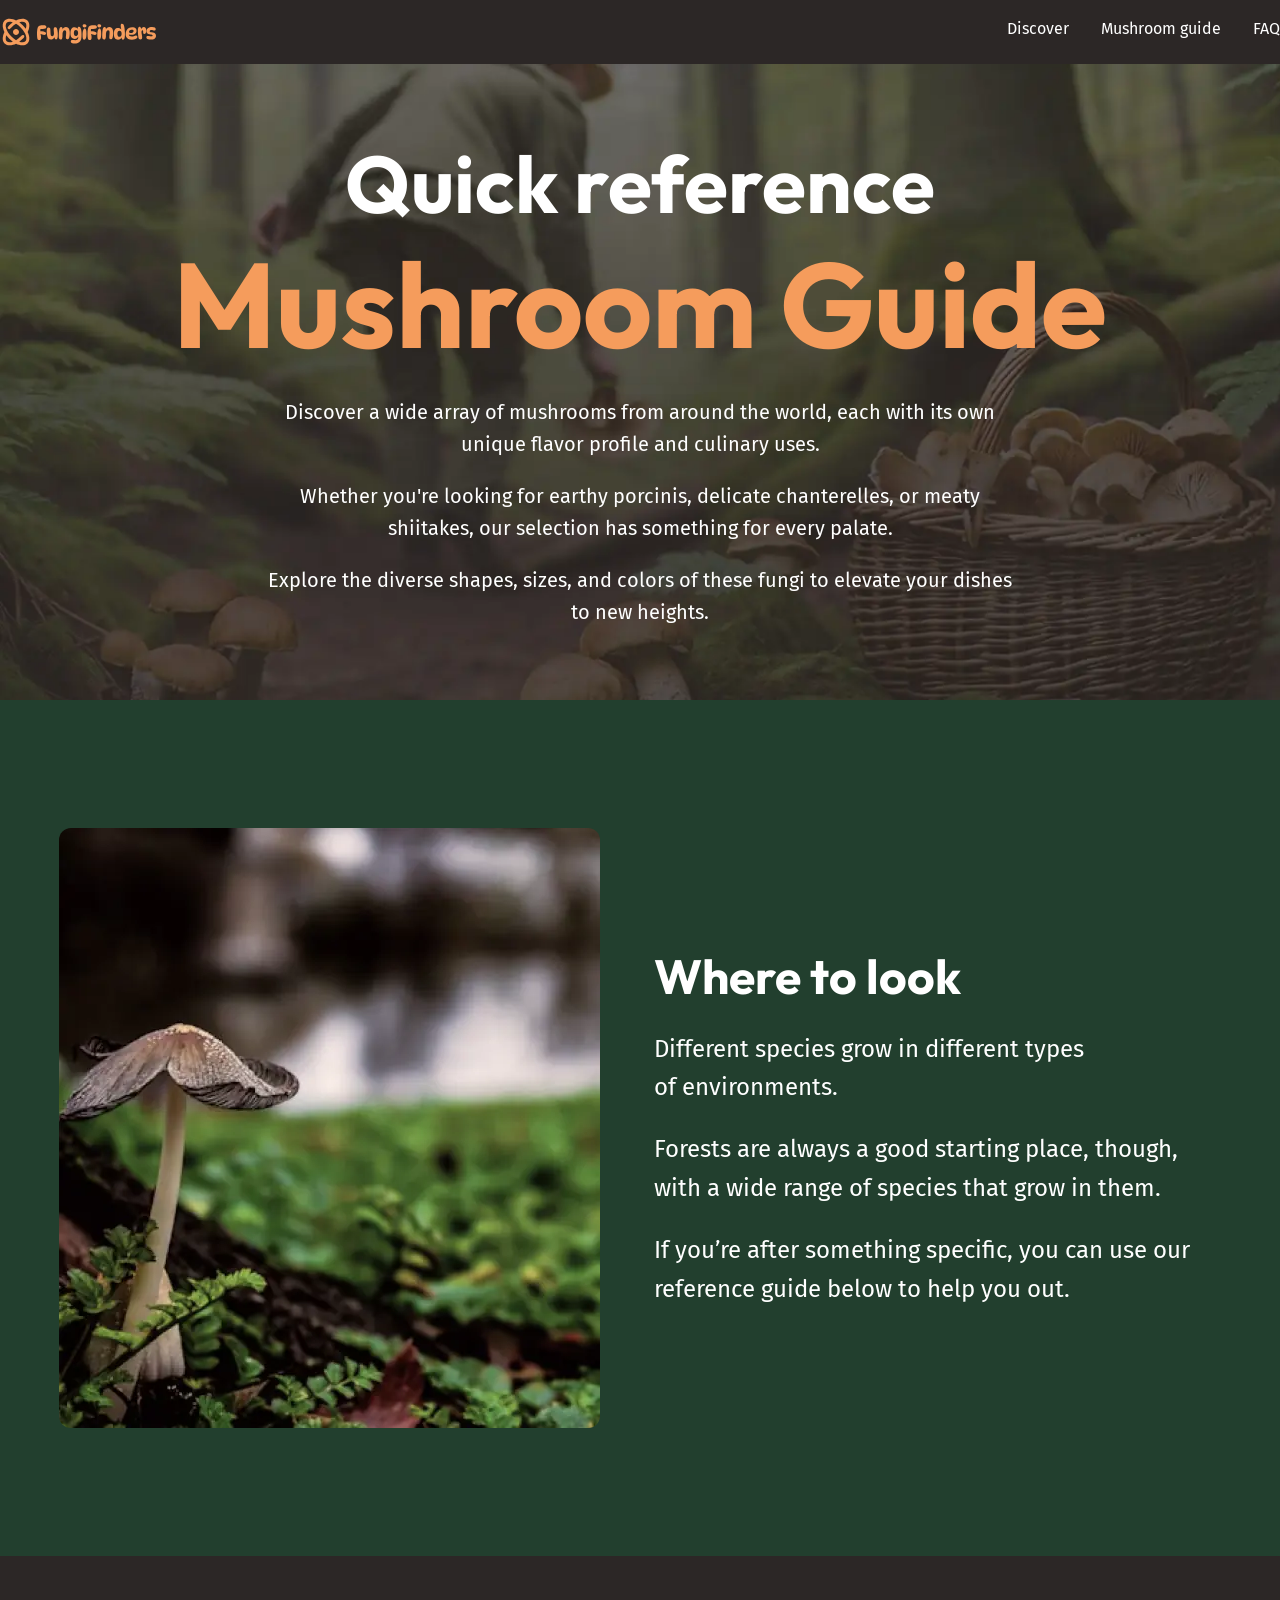
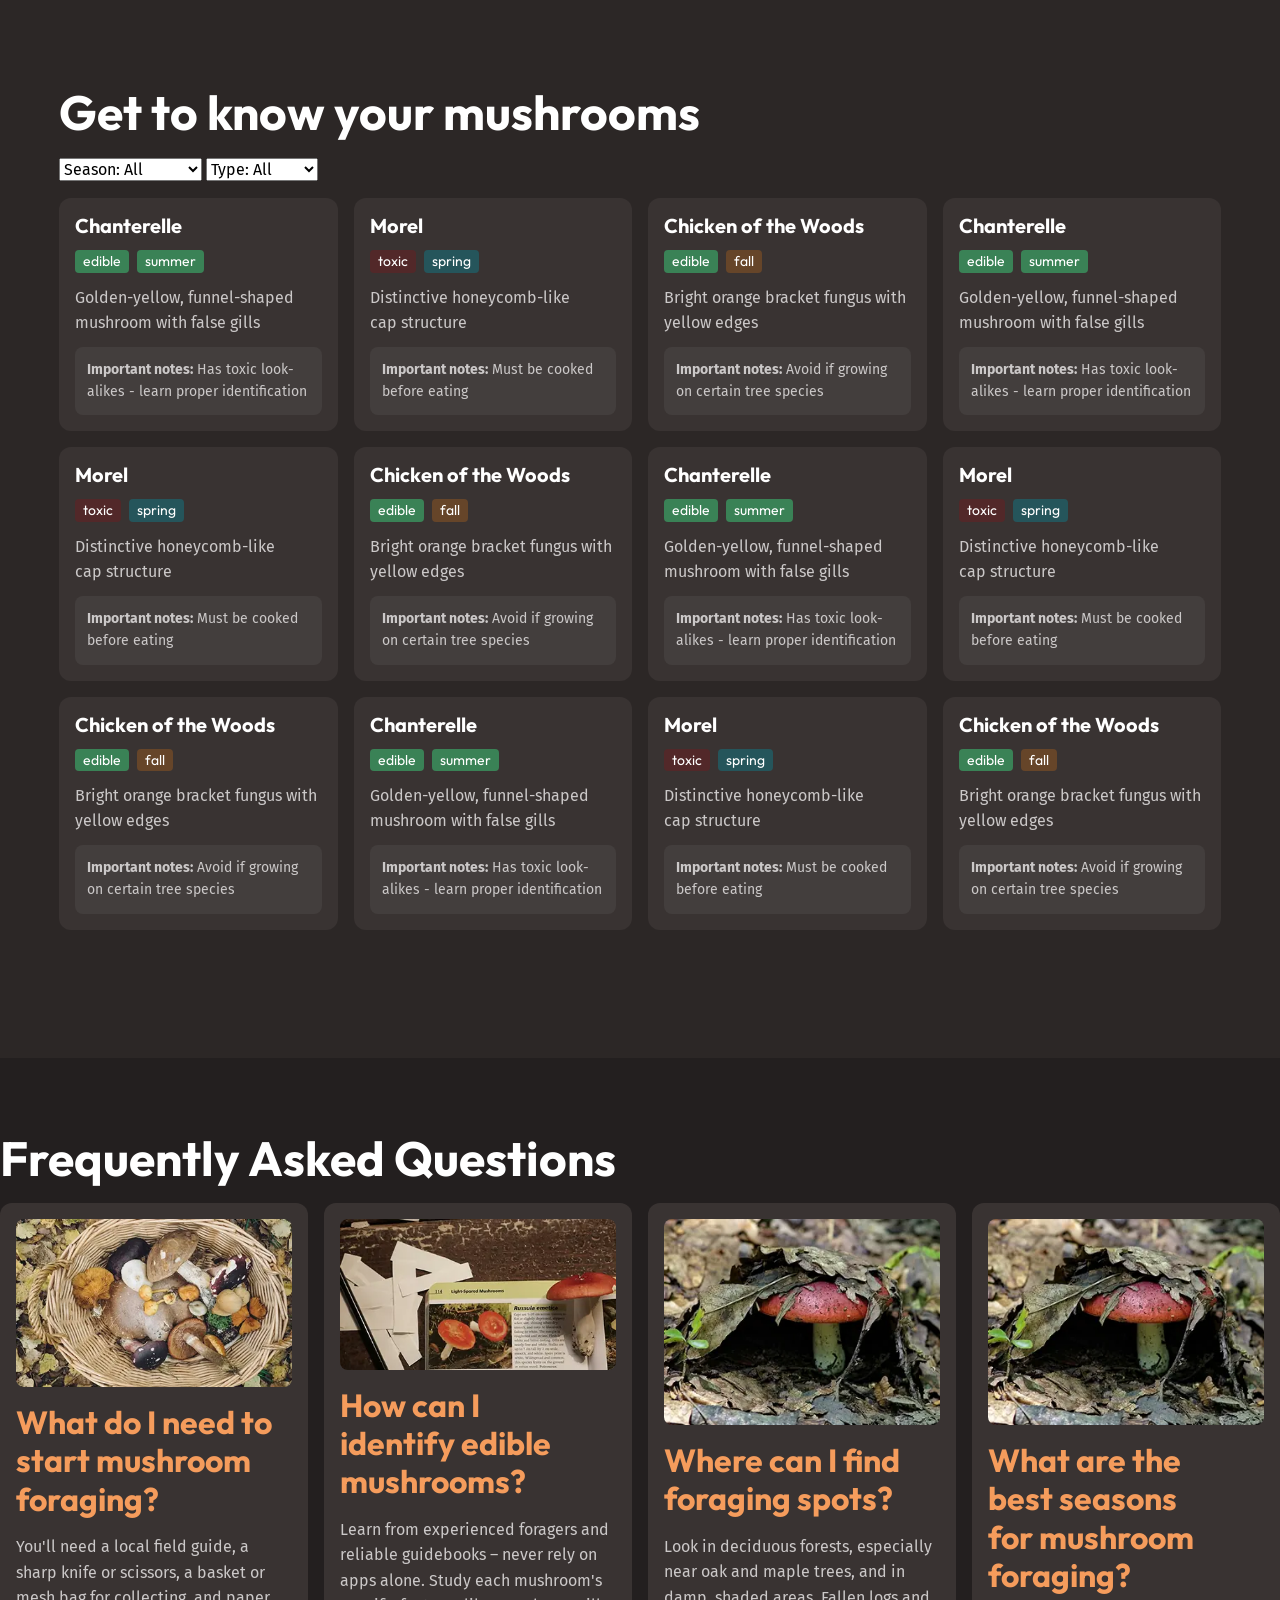
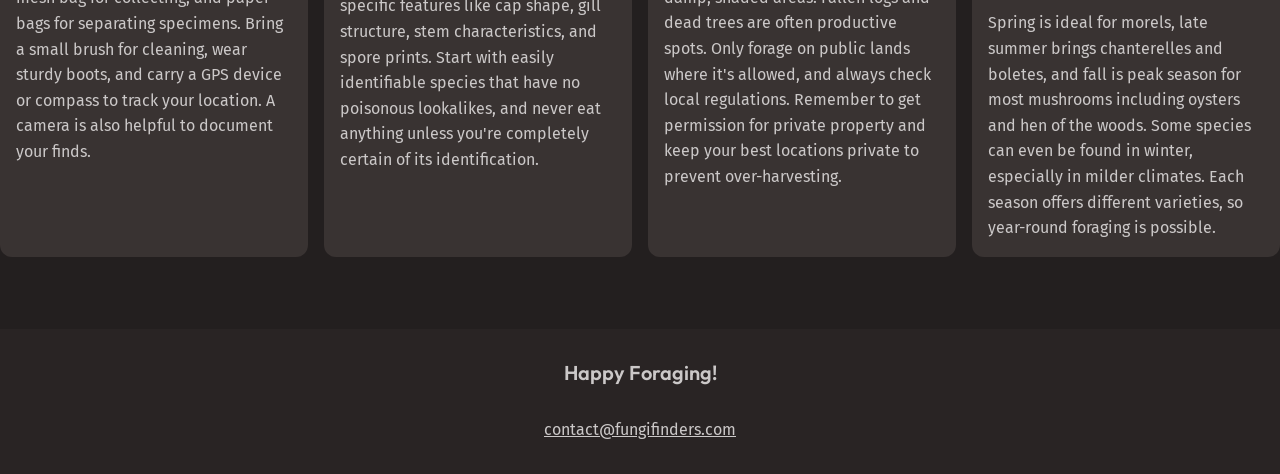
==== mushroom-guide.html @ 63d24564 "add mushroom cards to grid" ====
<!doctype html>
<html lang="en">
  <head>
    <meta charset="UTF-8" />
    <meta name="viewport" content="width=device-width, initial-scale=1.0" />
    <link rel="stylesheet" href="styles.css" />
    <link rel="preconnect" href="https://fonts.googleapis.com" />
    <link rel="preconnect" href="https://fonts.gstatic.com" crossorigin />
    <link
      href="https://fonts.googleapis.com/css2?family=Fira+Sans:wght@400;700&family=Outfit:wght@100..900&display=swap"
      rel="stylesheet"
    />
    <script src="/main.js" defer></script>
    <title>FungiFinders</title>
  </head>
  <body>
    <a href="#main" class="skip-to-main">Skip to Main Content</a>

    <header class="site-header">
      <div class="wrapper wrapper--wide">
        <div class="site-header-layout">
          <img src="/assets/logo.svg" alt="Fungi Finders" />

          <button
            id="nav-toggle"
            aria-controls="primary-nav"
            aria-expanded="false"
          >
            <span class="visually-hidden">Toggle hamburger menu</span>
            <img src="/assets/hamburger.svg" alt="" />
          </button>

          <nav id="primary-nav" class="site-header-nav-bar">
            <ul>
              <li><a href="/">Discover</a></li>
              <li><a href="#">Mushroom guide</a></li>
              <li><a href="#">FAQ</a></li>
            </ul>
          </nav>
        </div>
      </div>
    </header>
    <main id="main">
      <section class="hero section">
        <div class="wrapper text-flow">
          <h1 class="hero-title">
            Quick reference
            <span class="title-highlight">Mushroom Guide</span>
          </h1>
          <p>
            Discover a wide array of mushrooms from around the world, each with
            its own unique flavor profile and culinary uses.
          </p>
          <p>
            Whether you're looking for earthy porcinis, delicate chanterelles,
            or meaty shiitakes, our selection has something for every palate.
          </p>
          <p>
            Explore the diverse shapes, sizes, and colors of these fungi to
            elevate your dishes to new heights.
          </p>
        </div>
      </section>

      <section class="where-to-look section section--tall">
        <div
          class="wrapper auto-equal-columns columns-large-gap columns-vertical-center"
        >
          <div>
            <img
              src="/assets/where-to-look.webp"
              alt="Small white mushroom with faded nature background"
            />
          </div>
          <div class="text-flow">
            <h2>Where to look</h2>
            <p>Different species grow in different types of environments.</p>
            <p>
              Forests are always a good starting place, though, with a wide
              range of species that grow in them.
            </p>
            <p>
              If you’re after something specific, you can use our reference
              guide below to help you out.
            </p>
          </div>
        </div>
      </section>

      <section class="mushroom-guide section section--tall">
        <div class="wrapper text-flow">
          <div class="text-flow">
            <h2>Get to know your mushrooms</h2>
            <select name="" id="">
              <option value="all">Season: All</option>
              <option value="spring">Season: Spring</option>
              <option value="summer">Season: Summer</option>
              <option value="fall">Season: Fall</option>
            </select>
            <select name="" id="">
              <option value="all">Type: All</option>
              <option value="edible">Type: Edible</option>
              <option value="toxic">Type: Toxic</option>
            </select>
          </div>

          <div class="auto-fit-grid">
            <div class="card">
              <h3 class="card-title">Chanterelle</h3>
              <ul class="card-tags" role="list">
                <li data-edible="edible">edible</li>
                <li data-season="summer">summer</li>
              </ul>
              <p>Golden-yellow, funnel-shaped mushroom with false gills</p>
              <div class="card-note">
                <strong>Important notes:</strong>
                Has toxic look-alikes - learn proper identification
              </div>
            </div>

            <div class="card">
              <h3 class="card-title">Morel</h3>
              <ul class="card-tags" role="list">
                <li data-edible="toxic">toxic</li>
                <li data-season="spring">spring</li>
              </ul>
              <p>Distinctive honeycomb-like cap structure</p>
              <div class="card-note">
                <strong>Important notes:</strong>
                Must be cooked before eating
              </div>
            </div>

            <div class="card">
              <h3 class="card-title">Chicken of the Woods</h3>
              <ul class="card-tags" role="list">
                <li data-edible="edible">edible</li>
                <li data-season="fall">fall</li>
              </ul>
              <p>Bright orange bracket fungus with yellow edges</p>
              <div class="card-note">
                <strong>Important notes:</strong>
                Avoid if growing on certain tree species
              </div>
            </div>

            <div class="card">
              <h3 class="card-title">Chanterelle</h3>
              <ul class="card-tags" role="list">
                <li data-edible="edible">edible</li>
                <li data-season="summer">summer</li>
              </ul>
              <p>Golden-yellow, funnel-shaped mushroom with false gills</p>
              <div class="card-note">
                <strong>Important notes:</strong>
                Has toxic look-alikes - learn proper identification
              </div>
            </div>

            <div class="card">
              <h3 class="card-title">Morel</h3>
              <ul class="card-tags" role="list">
                <li data-edible="toxic">toxic</li>
                <li data-season="spring">spring</li>
              </ul>
              <p>Distinctive honeycomb-like cap structure</p>
              <div class="card-note">
                <strong>Important notes:</strong>
                Must be cooked before eating
              </div>
            </div>

            <div class="card">
              <h3 class="card-title">Chicken of the Woods</h3>
              <ul class="card-tags" role="list">
                <li data-edible="edible">edible</li>
                <li data-season="fall">fall</li>
              </ul>
              <p>Bright orange bracket fungus with yellow edges</p>
              <div class="card-note">
                <strong>Important notes:</strong>
                Avoid if growing on certain tree species
              </div>
            </div>

            <div class="card">
              <h3 class="card-title">Chanterelle</h3>
              <ul class="card-tags" role="list">
                <li data-edible="edible">edible</li>
                <li data-season="summer">summer</li>
              </ul>
              <p>Golden-yellow, funnel-shaped mushroom with false gills</p>
              <div class="card-note">
                <strong>Important notes:</strong>
                Has toxic look-alikes - learn proper identification
              </div>
            </div>

            <div class="card">
              <h3 class="card-title">Morel</h3>
              <ul class="card-tags" role="list">
                <li data-edible="toxic">toxic</li>
                <li data-season="spring">spring</li>
              </ul>
              <p>Distinctive honeycomb-like cap structure</p>
              <div class="card-note">
                <strong>Important notes:</strong>
                Must be cooked before eating
              </div>
            </div>

            <div class="card">
              <h3 class="card-title">Chicken of the Woods</h3>
              <ul class="card-tags" role="list">
                <li data-edible="edible">edible</li>
                <li data-season="fall">fall</li>
              </ul>
              <p>Bright orange bracket fungus with yellow edges</p>
              <div class="card-note">
                <strong>Important notes:</strong>
                Avoid if growing on certain tree species
              </div>
            </div>

            <div class="card">
              <h3 class="card-title">Chanterelle</h3>
              <ul class="card-tags" role="list">
                <li data-edible="edible">edible</li>
                <li data-season="summer">summer</li>
              </ul>
              <p>Golden-yellow, funnel-shaped mushroom with false gills</p>
              <div class="card-note">
                <strong>Important notes:</strong>
                Has toxic look-alikes - learn proper identification
              </div>
            </div>

            <div class="card">
              <h3 class="card-title">Morel</h3>
              <ul class="card-tags" role="list">
                <li data-edible="toxic">toxic</li>
                <li data-season="spring">spring</li>
              </ul>
              <p>Distinctive honeycomb-like cap structure</p>
              <div class="card-note">
                <strong>Important notes:</strong>
                Must be cooked before eating
              </div>
            </div>

            <div class="card">
              <h3 class="card-title">Chicken of the Woods</h3>
              <ul class="card-tags" role="list">
                <li data-edible="edible">edible</li>
                <li data-season="fall">fall</li>
              </ul>
              <p>Bright orange bracket fungus with yellow edges</p>
              <div class="card-note">
                <strong>Important notes:</strong>
                Avoid if growing on certain tree species
              </div>
            </div>
          </div>
        </div>
      </section>

      <section class="faq section">
        <div class="wrapper wrapper--wide text-flow">
          <h2>Frequently Asked Questions</h2>
          <div class="auto-equal-columns">
            <div class="card">
              <img
                src="/assets/start-foraging.webp"
                alt="Basket full of mushrooms"
              />
              <h3 class="card-title">
                What do I need to start mushroom foraging?
              </h3>
              <p>
                You'll need a local field guide, a sharp knife or scissors, a
                basket or mesh bag for collecting, and paper bags for separating
                specimens. Bring a small brush for cleaning, wear sturdy boots,
                and carry a GPS device or compass to track your location. A
                camera is also helpful to document your finds.
              </p>
            </div>

            <div class="card">
              <img
                src="/assets/identify-mushrooms.webp"
                alt="A red cap with its details card"
              />
              <h3 class="card-title">How can I identify edible mushrooms?</h3>
              <p>
                Learn from experienced foragers and reliable guidebooks – never
                rely on apps alone. Study each mushroom's specific features like
                cap shape, gill structure, stem characteristics, and spore
                prints. Start with easily identifiable species that have no
                poisonous lookalikes, and never eat anything unless you're
                completely certain of its identification.
              </p>
            </div>

            <div class="card">
              <img
                src="/assets/where-to-find.webp"
                alt="A red cap in the ground and covered with autumn leaves"
              />
              <h3 class="card-title">Where can I find foraging spots?</h3>
              <p>
                Look in deciduous forests, especially near oak and maple trees,
                and in damp, shaded areas. Fallen logs and dead trees are often
                productive spots. Only forage on public lands where it's
                allowed, and always check local regulations. Remember to get
                permission for private property and keep your best locations
                private to prevent over-harvesting.
              </p>
            </div>

            <div class="card">
              <img
                src="/assets/where-to-find.webp"
                alt="A red mushroom with white polkadots on the ground with autumn leaves"
              />
              <h3 class="card-title">
                What are the best seasons for mushroom foraging?
              </h3>
              <p>
                Spring is ideal for morels, late summer brings chanterelles and
                boletes, and fall is peak season for most mushrooms including
                oysters and hen of the woods. Some species can even be found in
                winter, especially in milder climates. Each season offers
                different varieties, so year-round foraging is possible.
              </p>
            </div>
          </div>
        </div>
      </section>
    </main>

    <footer class="site-footer">
      <h4>Happy Foraging!</h4>
      <a href="mailto:contact@fungifinders.com">contact@fungifinders.com</a>
    </footer>
  </body>
</html>
---- styles.css ----
@layer reset {
  *,
  *::before,
  *::after {
    box-sizing: border-box;
  }

  /* https://kilianvalkhof.com/2022/css-html/your-css-reset-needs-text-size-adjust-probably/ */
  /* Landscape orientation adjustments */
  html {
    -moz-text-size-adjust: none;
    -webkit-text-size-adjust: none;
    text-size-adjust: none;
  }

  * {
    margin: 0;
  }

  /* https://www.scottohara.me/blog/2019/01/12/lists-and-safari.html */
  /* Making Safari read your lists as lists on accessibility modes and resetting its elements */
  [role="list"] {
    list-style: none;
    margin: 0;
    padding: 0;
  }

  body {
    min-block-size: 100vh;
    line-height: 1.6;
  }

  h1,
  h2,
  h3,
  button,
  input,
  label {
    line-height: 1.1;
  }

  h1,
  h2,
  h3,
  h4 {
    text-wrap: balance;
  }

  p,
  li {
    text-wrap: pretty;
  }

  img,
  picture {
    max-inline-size: 100%;
    /* max-width: 100% would be the same */
    /* Logical Properties */
    /* inline: left - right */
    /* block: top - bottom */
    display: block;
  }

  /* These elements don't inherit the font by default */
  input,
  button,
  textarea,
  select {
    font: inherit;
  }
}

@layer base {
  :root {
    /* PRIMITIVE COLORS */
    --clr-white: hsl(0, 0%, 100%);
    --clr-gray-100: hsl(0, 2%, 79%);
    --clr-brand-400: hsl(25, 88%, 75%);
    --clr-brand-500: hsl(25, 88%, 66%);
    --clr-green-400: hsl(143, 19%, 49%);
    --clr-green-500: hsl(143, 38%, 37%);
    --clr-green-600: hsl(145, 29%, 19%);
    --clr-brown-500: hsl(10, 5%, 25%);
    --clr-brown-600: hsl(9, 7%, 21%);
    --clr-brown-700: hsl(9, 8%, 16%);
    --clr-brown-800: hsl(0, 6%, 15%);
    --clr-brown-900: hsl(0, 6%, 13%);

    --clr-orange-500: hsl(28, 43%, 28%);
    --clr-red-500: hsl(359, 34%, 24%);
    --clr-teal-500: hsl(186, 42%, 25%);

    /* PRIMITIVE FONTS */
    --ff-heading: "Outfit", sans-serif;
    --ff-body: "Fira Sans", sans-serif;

    --fs-300: 0.875rem;
    --fs-400: 1rem;
    --fs-500: 1.125rem;
    --fs-600: 1.25rem;
    --fs-700: 1.5rem;
    --fs-800: 2.25rem;
    --fs-900: 3.75rem;
    --fs-1000: 3.75rem;

    /* before you'd use min-width: 760 for the media query */
    @media (width > 760px) {
      --fs-500: 1.25rem;
      --fs-600: 1.5rem;
      --fs-700: 2rem;
      --fs-800: 3rem;
      --fs-900: 5rem;
      --fs-1000: 7.5rem;
    }

    /* SEMANTIC COLORS */

    --text-main: var(--clr-gray-100);
    --text-high-contrast: var(--clr-white);
    --text-brand: var(--clr-brand-500);
    --text-brand-light: var(--clr-brand-400);

    --background-accent-light: var(--clr-green-400);
    --background-accent-main: var(--clr-green-500);
    --background-accent-dark: var(--clr-green-600);

    --background-extra-light: var(--clr-brown-500);
    --background-light: var(--clr-brown-600);
    --background-main: var(--clr-brown-700);
    --background-dark: var(--clr-brown-800);
    --background-extra-dark: var(--clr-brown-900);

    /* SEMANTIC FONTS */
    --font-size-sm: var(--fs-300);
    --font-size-regular: var(--fs-400);
    --font-size-md: var(--fs-500);
    --font-size-lg: var(--fs-600);

    --font-size-heading-sm: var(--fs-700);
    --font-size-heading-regular: var(--fs-800);
    --font-size-heading-lg: var(--fs-900);
    --font-size-heading-xl: var(--fs-1000);

    /* BORDER RADIUS */
    --border-radius-1: 0.25rem;
    --border-radius-2: 0.5rem;
    --border-radius-3: 0.75rem;
  }

  html {
    font-family: var(--ff-body);
  }

  /* font-size is set in the body so the base rem stays consistent,
    since it may change depending on what 1rem is from your primitives */
  body {
    font-size: var(--font-size-regular);
    color: var(--text-main);
    background-color: var(--background-main);
  }

  h1,
  h2,
  h3,
  h4 {
    font-family: var(--ff-heading);
    color: var(--text-high-contrast);
    line-height: 1.2;
    font-weight: 700;
    letter-spacing: -2%;
  }

  h2 {
    font-size: var(--font-size-heading-regular);
  }

  a {
    color: var(--text-high-contrast);
  }

  a:hover,
  a:focus-visible {
    color: var(--text-brand-light);
  }
}

/* Separating the layout CSS from other, more-specific, CSS is a good idea to keep the code easier to maintain. In the future, I know to look this type of styles here */
@layer layout {
  /* The .section is created to avoid adding the vertical padding to the .wrapper, for styling the different vertical spacings we have in the site. Otherwise I would have to create extra variations of the .wrapper class to add them. */
  .section {
    /* padding for vertical spacing. block = top to bottom */
    /* padding is in rem to account for users that have larger fonts in their devices. So the padding is adjusted scaled to the fonts */
    padding-block: var(--section-vertical-padding, 0.75rem);

    @media (width > 760px) {
      --section-vertical-padding: 4.5rem;
    }
  }

  .section--tall {
    --section-vertical-padding: 3.75rem;

    @media (width > 760px) {
      --section-vertical-padding: 8rem;
    }
  }

  .wrapper {
    max-width: var(--wrapper-max-width, calc(1130px + 2rem));
    margin-inline: auto;
    /* Padding for mobile resolutions. inline = left to right*/
    padding-inline: 1rem;

    @media (width > 760px) {
      padding-inline: 0rem;
    }
  }

  .wrapper--narrow {
    --wrapper-max-width: calc(720px + 2rem);
  }

  .wrapper--wide {
    --wrapper-max-width: calc(1340px + 2rem);
  }

  .wrapper--footer {
    --wrapper-max-width: calc(400px + 2rem);
  }

  .auto-equal-columns {
    display: grid;
    gap: 1rem;

    @media (width > 760px) {
      grid-auto-flow: column;
      grid-auto-columns: 1fr;
    }
  }

  .columns-large-gap {
    gap: 1.75rem;
  }

  .columns-vertical-center {
    align-items: center;
  }

  .auto-fit-grid {
    display: grid;
    gap: 1rem;
    /* The auto-fit will create columns automatically with the minimum width of 300px -and no less that that, due to the min(300px, 100%)-. On mobile, it will use the 1fr default given the reduced viewport */
    grid-template-columns: repeat(auto-fit, minmax(min(275px, 100%), 1fr));
  }

  /* Adds margin to the top of the child elements, depending on their font-size. It skips the first children. Also: .flow > :where(:not(:first-child)) 
  */
  .text-flow > * + * {
    margin-block-start: var(--flow-space, 1em);
  }

  .column-flow {
    display: grid;
    gap: var(--components-flow-gap, 1rem);

    align-items: start;
    justify-items: start;
  }
}

@layer components {
  .site-header-layout {
    display: flex;
    justify-content: space-between;
    flex-wrap: wrap;
    padding-block: 1rem;
  }

  #nav-toggle {
    display: none;
    z-index: 100;
    cursor: pointer;
    background-color: transparent;
    border: 0;
  }

  .site-header-nav-bar {
    ul {
      display: flex;
      flex-wrap: wrap;
      list-style: none;
      margin: 0;
      padding: 0;
      gap: 0rem 2rem;
    }

    a {
      text-decoration: none;
    }
  }

  @media (width < 760px) {
    #nav-toggle {
      display: block;
    }

    .site-header-nav-bar {
      display: none;
      position: absolute;
      z-index: 10;
      top: 0;
      right: 0;
      padding: 2rem;
      background-color: var(--background-accent-main);
      border-bottom-left-radius: var(--border-radius-3);

      ul {
        flex-direction: column;
        gap: 0rem;
        font-family: var(--ff-heading);
        font-size: var(--font-size-heading-sm);
        font-weight: 600;

        li + li {
          margin-top: 2rem;
          padding-top: 2rem;
          border-top: 2px solid var(--background-accent-light);
        }
      }
    }

    /* Selects the navbar if the previous sibling (in any order of precedence) having the attribute as true (the button in this case) is present. This is toggled via JS */
    [aria-expanded="true"] ~ .site-header-nav-bar {
      display: block;
    }
  }

  .hero {
    font-size: var(--font-size-md);
    text-align: center;
    background-image: url(/assets/background.webp);
    background-size: cover;

    .hero-title {
      font-size: var(--font-size-heading-lg);
    }

    .title-highlight {
      font-size: var(--font-size-heading-xl);
      display: block;
    }

    p {
      color: var(--text-high-contrast);
    }

    @media (width > 760px) {
      p {
        padding-inline: 205px;
      }
    }
  }

  .mushroom-guide {
    --card-title-font-size: var(--font-size-md);
    --card-title-font-color: var(--text-high-contrast);
    --card-gap: 0.75rem;

    p {
      line-height: 25px;
      letter-spacing: -1%;
    }
  }

  .card {
    /* display: grid; */
    gap: var(--card-gap, 1rem);
    display: flex;
    flex-direction: column;
    align-items: start;
    justify-items: start;

    background-color: var(--background-light);
    padding: 1rem;
    border-radius: var(--border-radius-3);

    img {
      border-radius: var(--border-radius-2);
    }

    .card-title {
      font-size: var(--card-title-font-size, var(--font-size-heading-sm));
      color: var(--card-title-font-color, var(--text-brand));
    }

    .card-text {
      margin-block-end: auto;
    }
  }

  .card-tags {
    display: flex;
    flex-wrap: wrap;
    gap: 0.5rem;

    li {
      padding: 0rem 0.5rem;
      border-radius: var(--border-radius-1);
      background-color: var(--tag-bg, var(--background-accent-main));

      font-family: var(--ff-heading);
      font-size: var(--font-size-sm);
      color: var(--text-high-contrast);
    }

    [data-edible="toxic"] {
      --tag-bg: var(--clr-red-500);
    }

    [data-season="spring"] {
      --tag-bg: var(--clr-teal-500);
    }

    [data-season="fall"] {
      --tag-bg: var(--clr-orange-500);
    }
  }

  .card-note {
    margin-block-start: auto;
    background-color: var(--background-extra-light);
    padding: 0.75rem;
    border-radius: var(--border-radius-2);

    font-size: var(--font-size-sm);
  }

  .cta {
    background-color: var(--background-accent-dark);
    text-align: center;
    letter-spacing: 0.5px;

    p {
      font-size: var(--font-size-lg);
      color: var(--text-high-contrast);
    }
  }

  .button {
    display: inline flex;
    text-decoration: none;
    background-color: var(--background-accent-main);
    padding: 0.5rem 1.25rem;
    border-radius: var(--border-radius-1);
    cursor: pointer;
    font-family: var(--ff-heading);
    font-size: var(--font-size-md);
    font-weight: 500;
  }

  .button:hover,
  button:focus-visible {
    color: var(--text-high-contrast);
    background-color: var(--background-accent-light);
  }

  .info {
    background-color: var(--background-extra-dark);

    img {
      border-radius: var(--border-radius-3);
    }
  }

  .connect {
    img {
      border-radius: var(--border-radius-3);
    }
  }

  .where-to-look {
    background-color: var(--background-accent-dark);

    img {
      border-radius: var(--border-radius-3);
    }

    p {
      font-size: var(--font-size-lg);
      color: var(--text-high-contrast);
    }
  }

  .faq {
    background-color: var(--background-extra-dark);
  }

  .site-footer {
    background-color: var(--background-dark);
    text-align: center;
    padding-block: 2rem;

    display: grid;
    gap: 2rem;

    h4 {
      font-size: var(--font-size-md);
      color: var(--text-main);
      font-weight: 600;
    }

    a {
      color: var(--text-main);
    }

    a:hover,
    a:focus-visible {
      color: var(--text-high-contrast);
    }
  }
}

@layer utilities {
  .visually-hidden {
    clip: rect(0 0 0 0);
    clip-path: inset(50%);
    height: 1px;
    overflow: hidden;
    position: absolute;
    white-space: nowrap;
    width: 1px;
  }

  .title-highlight {
    color: var(--text-brand);
  }

  .skip-to-main:not(:focus) {
    clip: rect(0 0 0 0);
    clip-path: inset(50%);
    height: 1px;
    overflow: hidden;
    position: absolute;
    white-space: nowrap;
    width: 1px;
  }
}
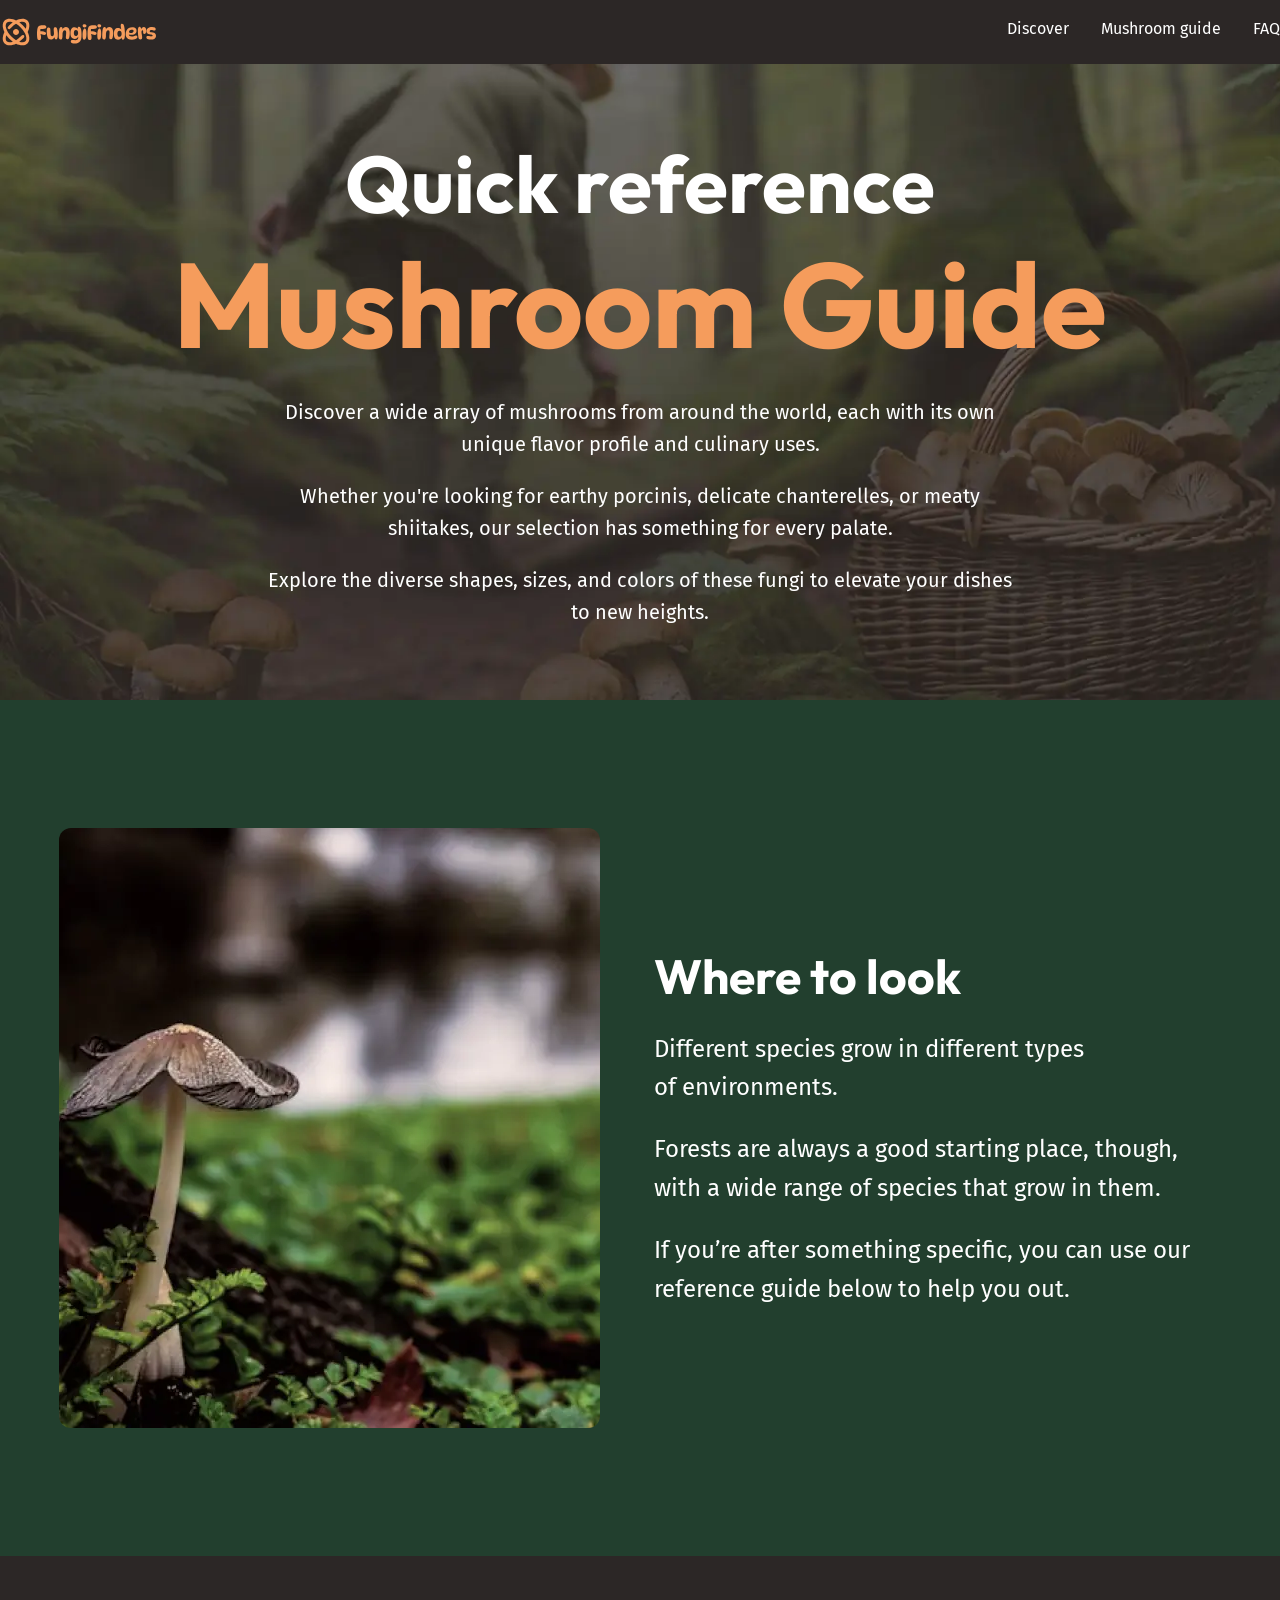
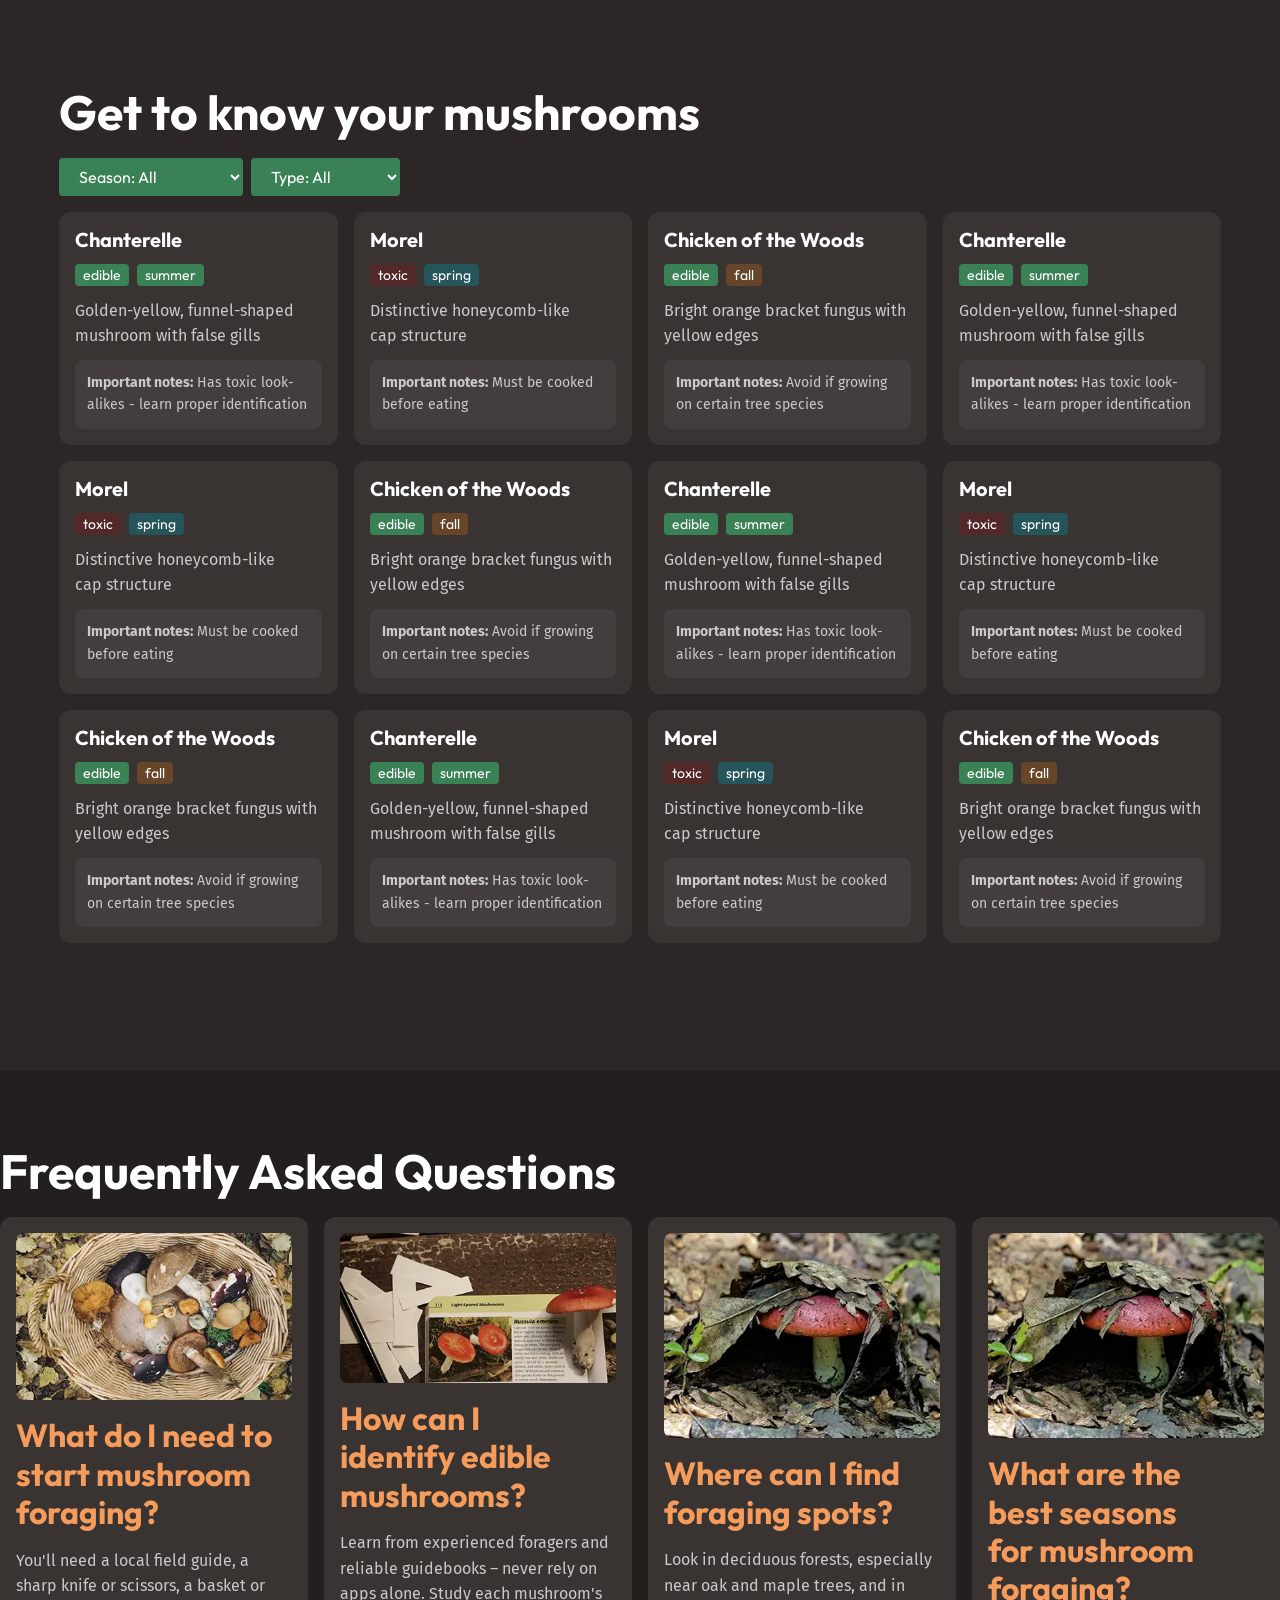
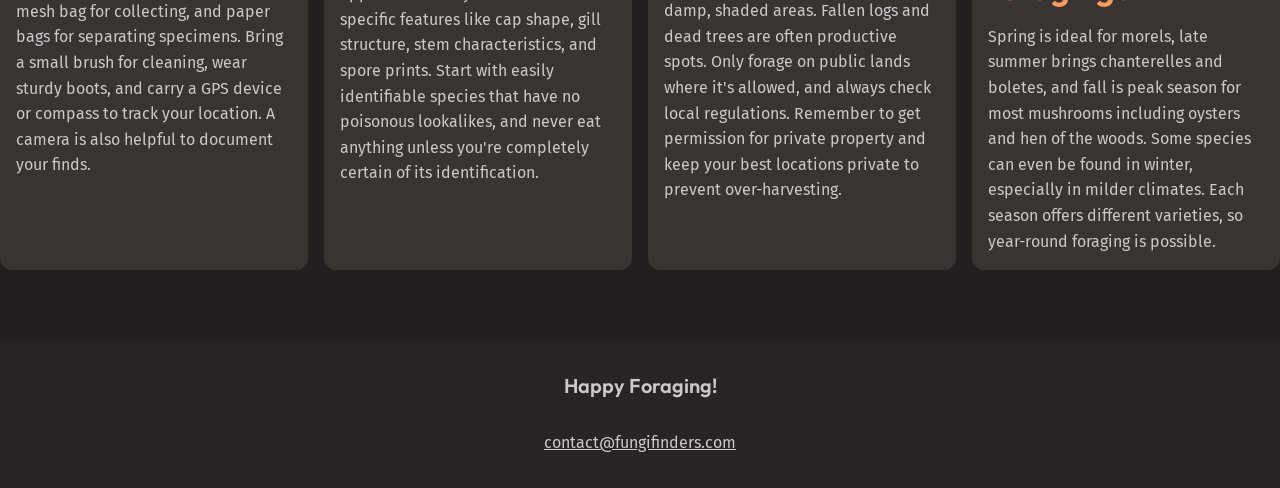
==== commit 16edc86b: "add select styles to mushroom grid" ====
--- a/mushroom-guide.html
+++ b/mushroom-guide.html
@@ -91,17 +91,19 @@
         <div class="wrapper text-flow">
           <div class="text-flow">
             <h2>Get to know your mushrooms</h2>
-            <select name="" id="">
-              <option value="all">Season: All</option>
-              <option value="spring">Season: Spring</option>
-              <option value="summer">Season: Summer</option>
-              <option value="fall">Season: Fall</option>
-            </select>
-            <select name="" id="">
-              <option value="all">Type: All</option>
-              <option value="edible">Type: Edible</option>
-              <option value="toxic">Type: Toxic</option>
-            </select>
+            <div class="select-group">
+              <select name="" id="">
+                <option value="all">Season: All</option>
+                <option value="spring">Season: Spring</option>
+                <option value="summer">Season: Summer</option>
+                <option value="fall">Season: Fall</option>
+              </select>
+              <select name="" id="">
+                <option value="all">Type: All</option>
+                <option value="edible">Type: Edible</option>
+                <option value="toxic">Type: Toxic</option>
+              </select>
+            </div>
           </div>
 
           <div class="auto-fit-grid">
--- a/styles.css
+++ b/styles.css
@@ -446,6 +446,23 @@
     }
   }
 
+  .select-group {
+    display: flex;
+    gap: 0.5rem;
+    flex-wrap: wrap;
+
+    select {
+      padding: 0.5rem 1.75rem 0.5rem 1rem;
+      border-radius: var(--border-radius-1);
+      background-color: var(--background-accent-main);
+      border: 0;
+
+      font-family: var(--ff-heading);
+      color: var(--text-high-contrast);
+      font-weight: 400;
+    }
+  }
+
   .button {
     display: inline flex;
     text-decoration: none;
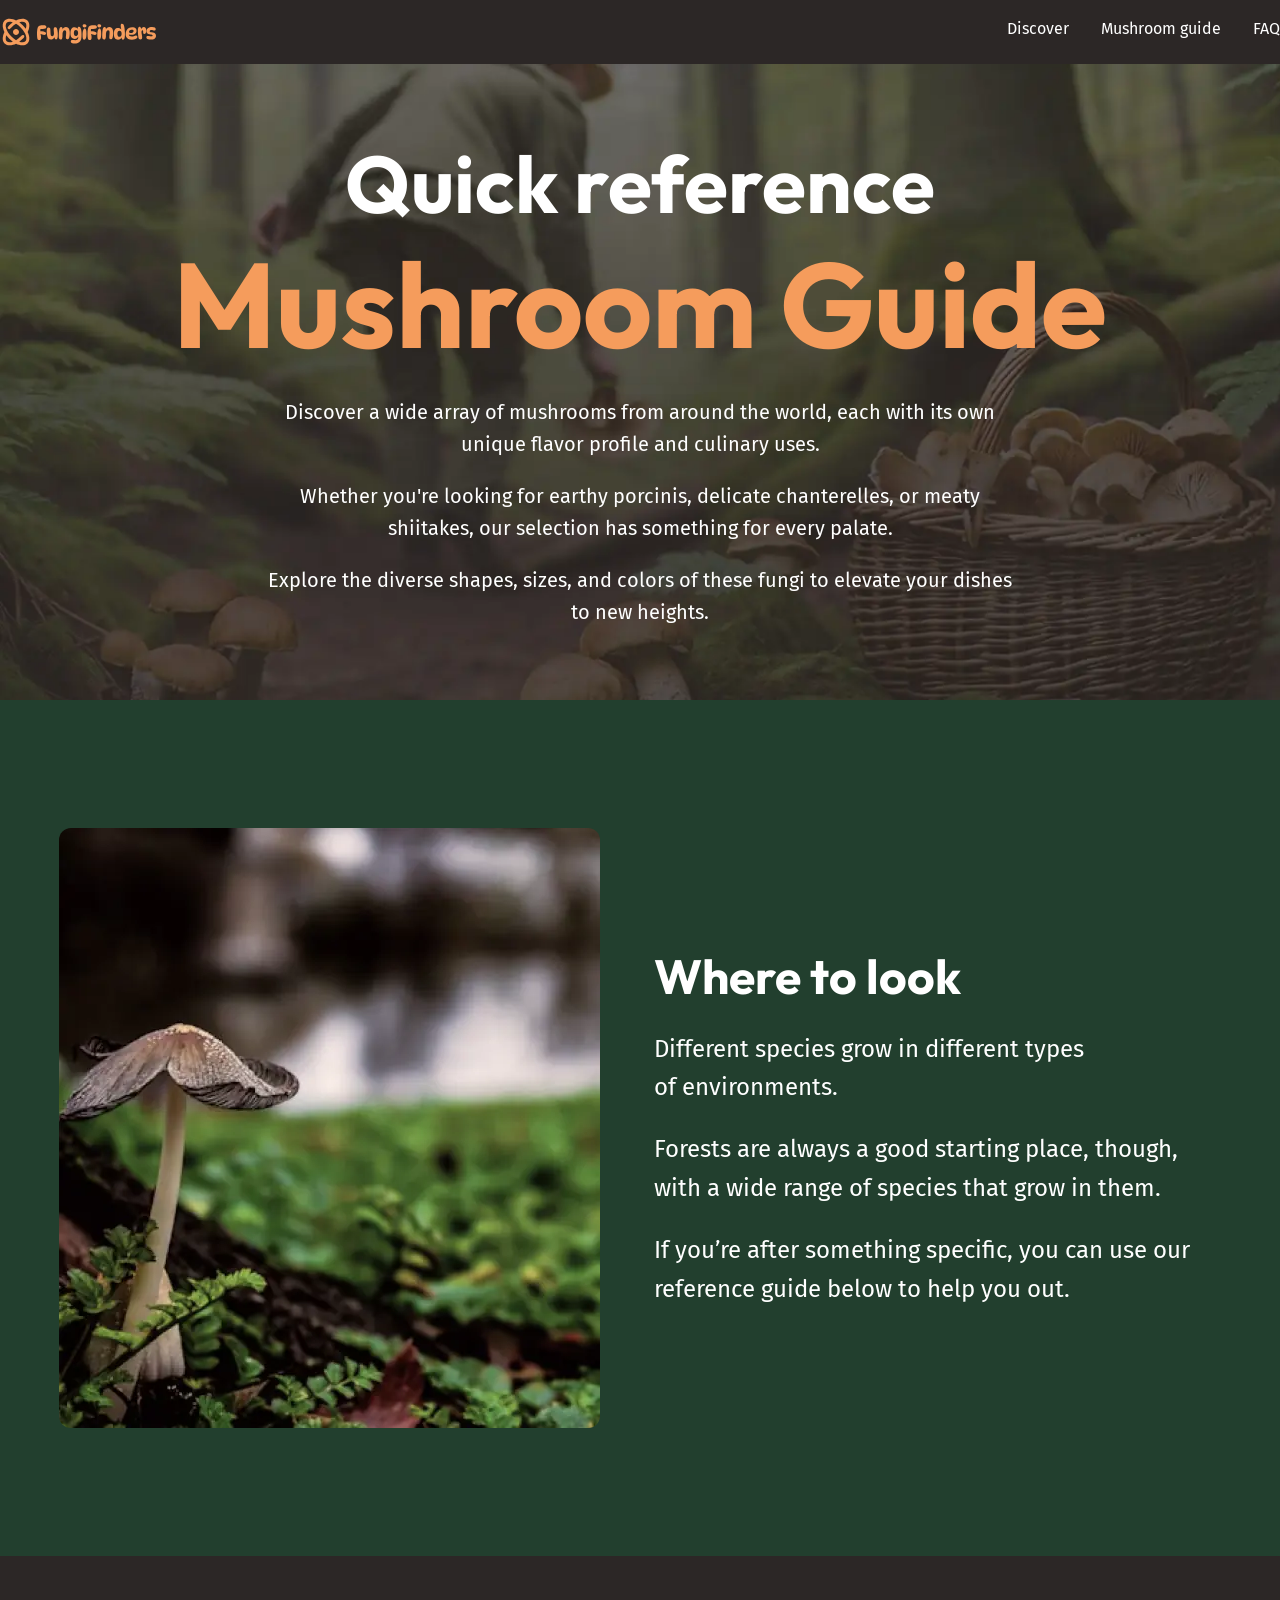
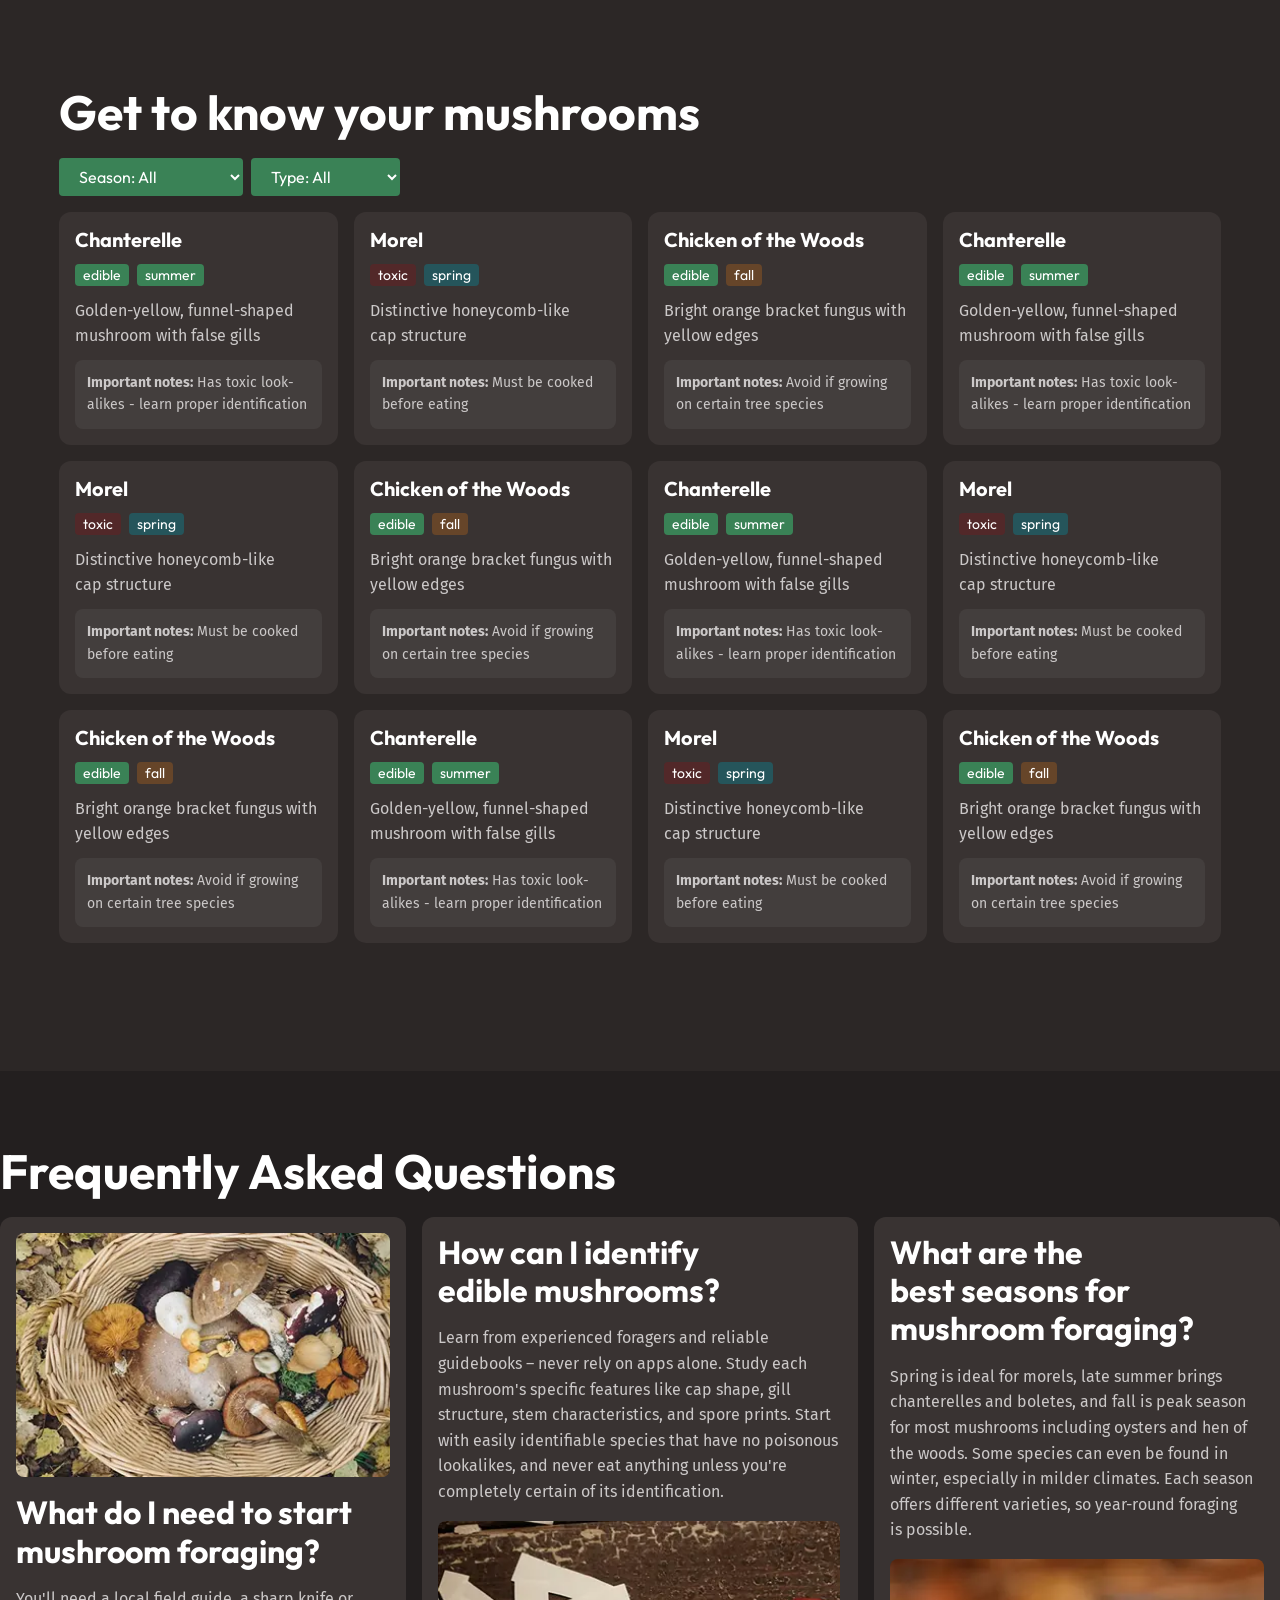
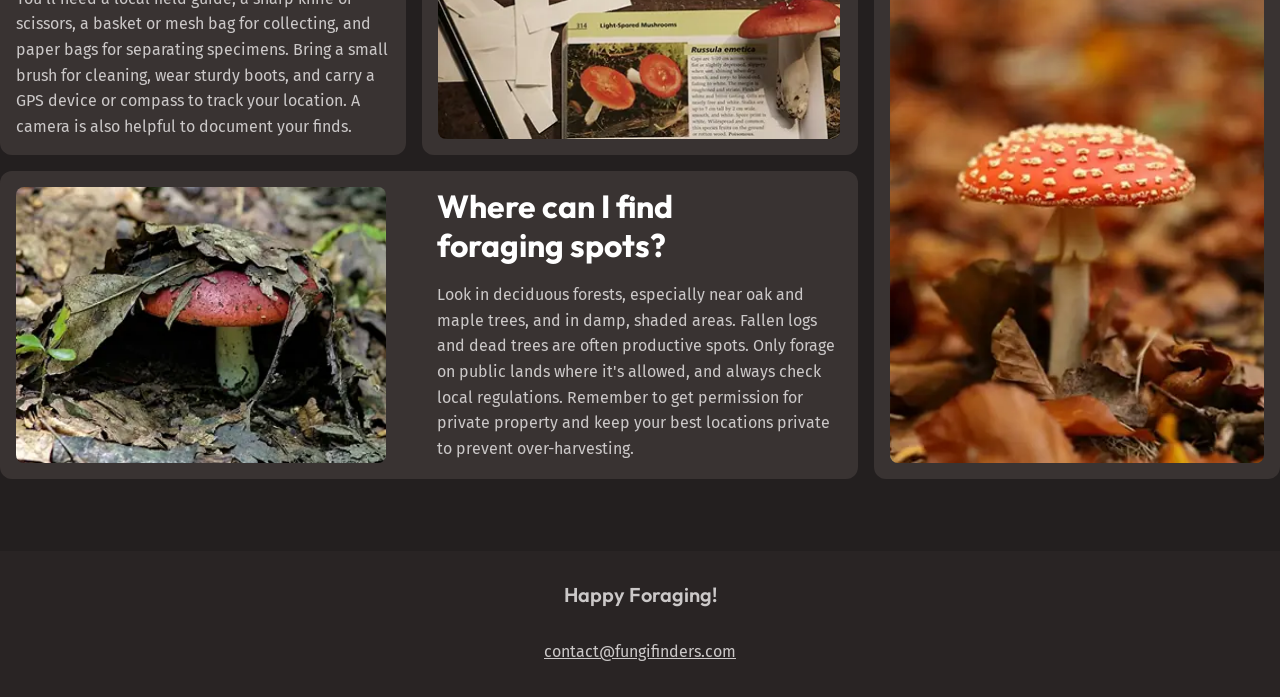
==== commit 0b68348b: "add complete 2nd page" ====
--- a/mushroom-guide.html
+++ b/mushroom-guide.html
@@ -33,8 +33,8 @@
           <nav id="primary-nav" class="site-header-nav-bar">
             <ul>
               <li><a href="/">Discover</a></li>
-              <li><a href="#">Mushroom guide</a></li>
-              <li><a href="#">FAQ</a></li>
+              <li><a href="/mushroom-guide.html">Mushroom guide</a></li>
+              <li><a href="/mushroom-guide.html#faq">FAQ</a></li>
             </ul>
           </nav>
         </div>
@@ -266,10 +266,10 @@
         </div>
       </section>
 
-      <section class="faq section">
+      <section id="faq" class="faq section">
         <div class="wrapper wrapper--wide text-flow">
           <h2>Frequently Asked Questions</h2>
-          <div class="auto-equal-columns">
+          <div class="bento-grid">
             <div class="card">
               <img
                 src="/assets/start-foraging.webp"
@@ -321,7 +321,7 @@
 
             <div class="card">
               <img
-                src="/assets/where-to-find.webp"
+                src="/assets/best-seasons.webp"
                 alt="A red mushroom with white polkadots on the ground with autumn leaves"
               />
               <h3 class="card-title">
--- a/styles.css
+++ b/styles.css
@@ -11,6 +11,14 @@
     -moz-text-size-adjust: none;
     -webkit-text-size-adjust: none;
     text-size-adjust: none;
+  }
+
+  /* Setting the smooth scrolling only for people that does not have exluded them */
+  /* If a person suffers for this type of movements, it's highly likely to have "prefers-reduced-motion: reduced" set on their systems */
+  @media (prefers-reduced-motion: no-preference) {
+    html {
+      scroll-behavior: smooth;
+    }
   }
 
   * {
@@ -373,7 +381,6 @@
   }
 
   .card {
-    /* display: grid; */
     gap: var(--card-gap, 1rem);
     display: flex;
     flex-direction: column;
@@ -512,6 +519,73 @@
     background-color: var(--background-extra-dark);
   }
 
+  .bento-grid {
+    display: grid;
+    gap: 1rem;
+    grid-template-areas:
+      "one"
+      "two"
+      "three"
+      "four";
+
+    .card-title {
+      --card-title-font-size: 2rem;
+      --card-title-font-color: var(--text-high-contrast);
+    }
+
+    .card > img {
+      height: 100%;
+      object-fit: cover;
+    }
+
+    .card:nth-child(1) {
+      grid-area: one;
+    }
+
+    .card:nth-child(2) {
+      grid-area: two;
+    }
+
+    .card:nth-child(3) {
+      grid-area: three;
+    }
+
+    .card:nth-child(4) {
+      grid-area: four;
+    }
+
+    @media (width > 600px) {
+      grid-template-areas:
+        "one    two"
+        "three  four";
+
+      .card:nth-child(even) > img {
+        order: 3;
+      }
+    }
+
+    @media (width > 900px) {
+      grid-template-areas:
+        "one    two     four"
+        "three  three   four";
+
+      .card:nth-child(3) {
+        display: grid;
+        gap: 1rem;
+        grid-template-columns: 1fr 1fr;
+
+        img {
+          grid-column: 1/2;
+          grid-row: 1/3;
+        }
+      }
+
+      .card:nth-child(2) > img {
+        order: 3;
+      }
+    }
+  }
+
   .site-footer {
     background-color: var(--background-dark);
     text-align: center;
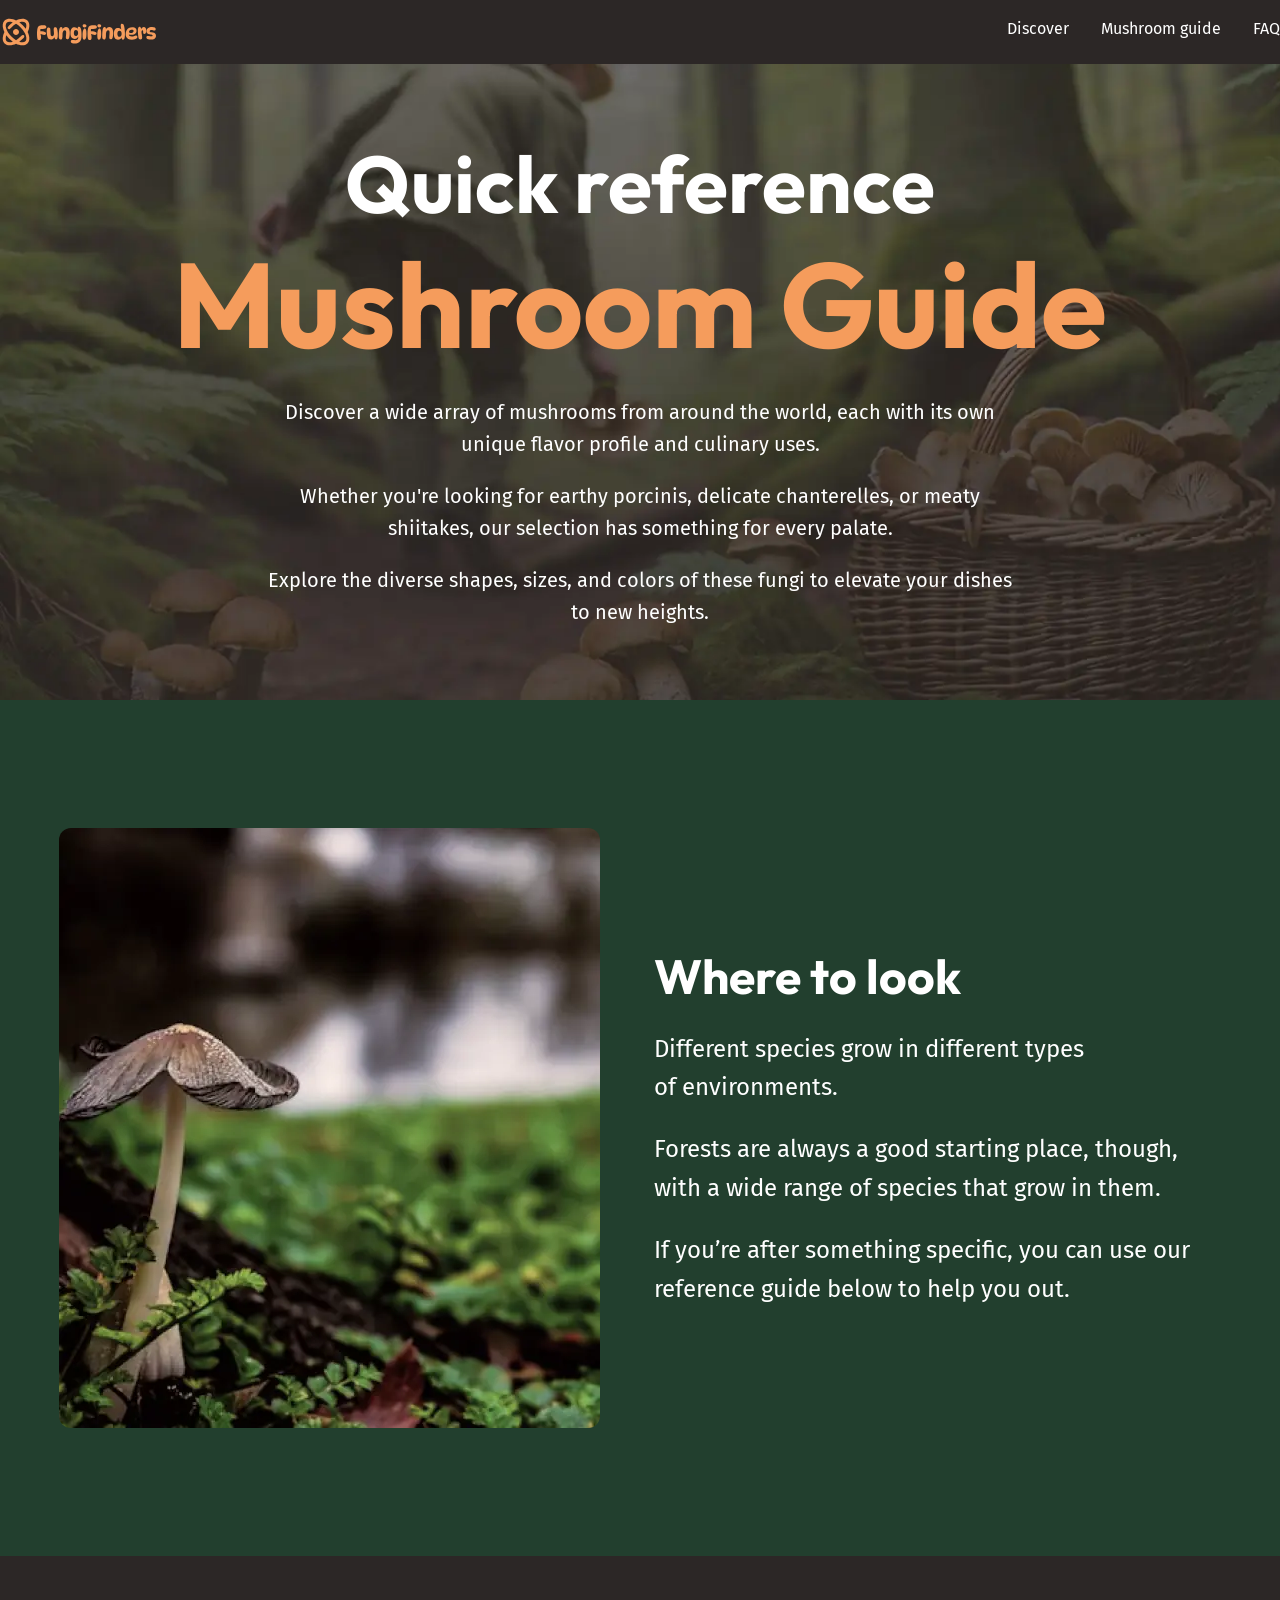
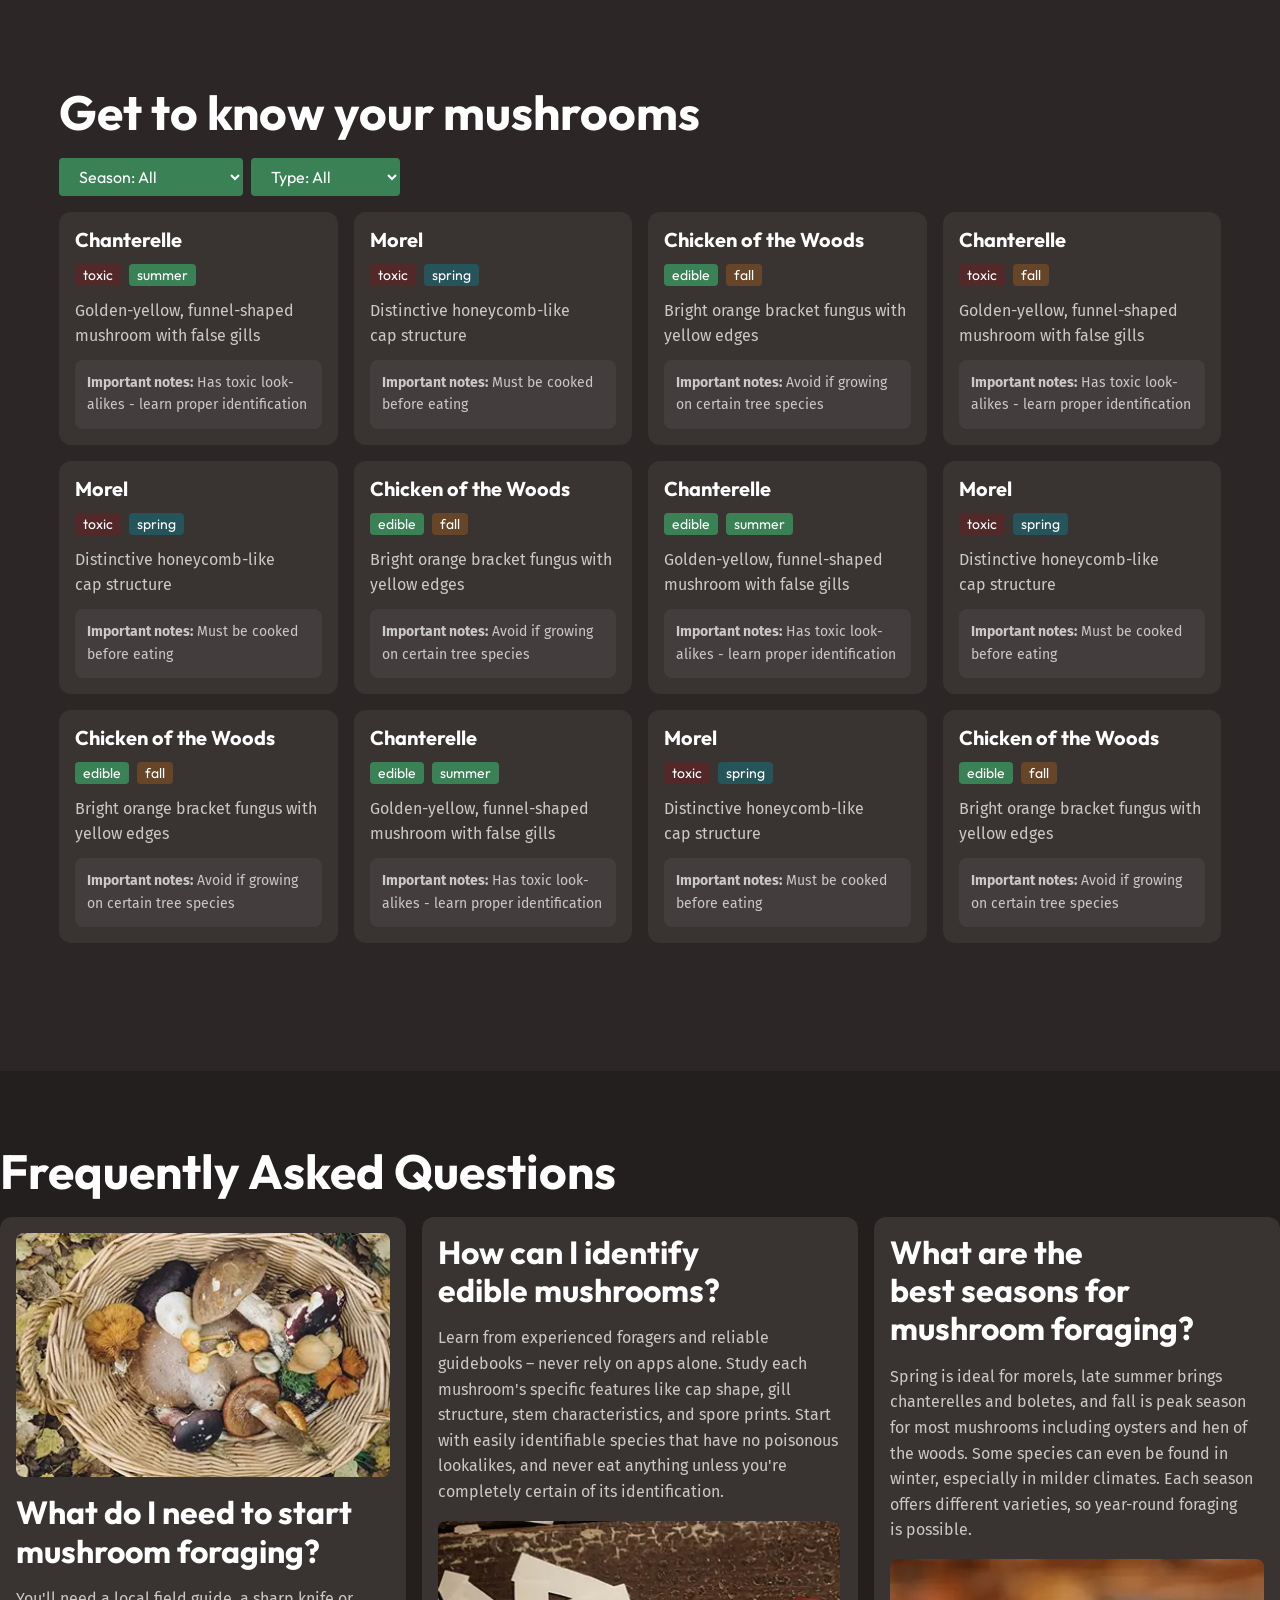
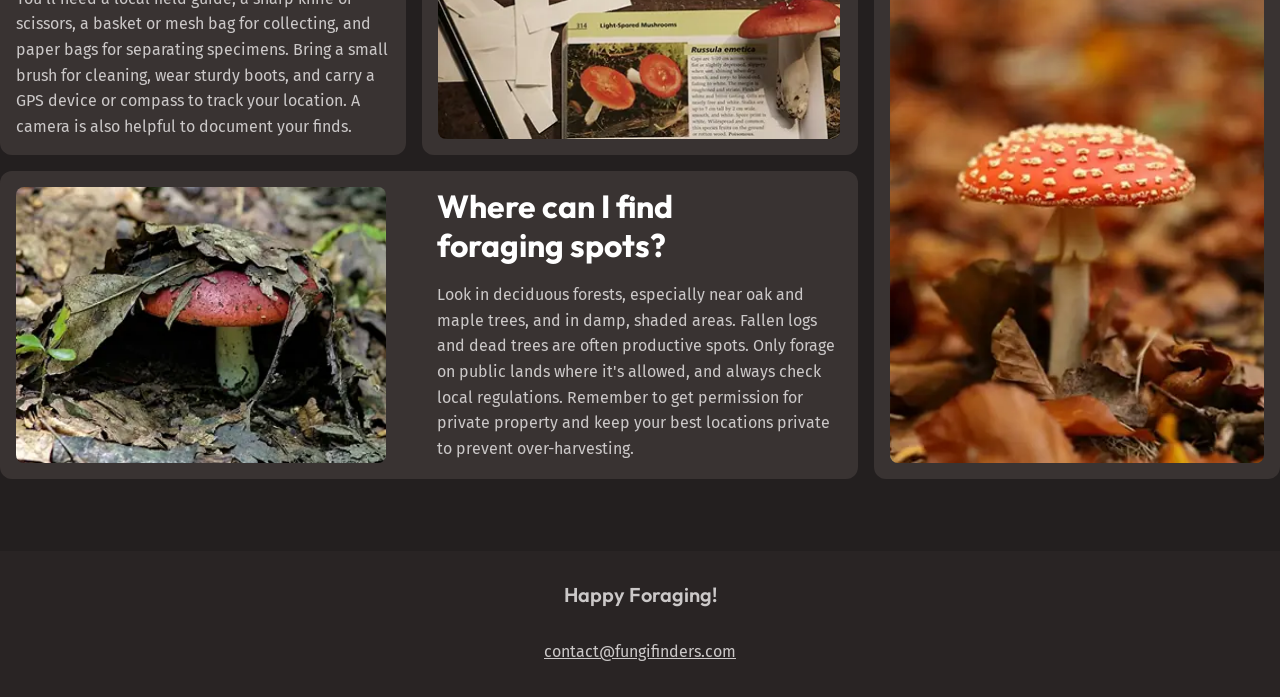
==== commit abb0debb: "add grid filters" ====
--- a/mushroom-guide.html
+++ b/mushroom-guide.html
@@ -11,6 +11,7 @@
       rel="stylesheet"
     />
     <script src="/main.js" defer></script>
+    <script src="/mushroom-filter.js" defer></script>
     <title>FungiFinders</title>
   </head>
   <body>
@@ -92,13 +93,13 @@
           <div class="text-flow">
             <h2>Get to know your mushrooms</h2>
             <div class="select-group">
-              <select name="" id="">
+              <select name="season" id="season" hidden>
                 <option value="all">Season: All</option>
                 <option value="spring">Season: Spring</option>
                 <option value="summer">Season: Summer</option>
                 <option value="fall">Season: Fall</option>
               </select>
-              <select name="" id="">
+              <select name="edible" id="edible" hidden>
                 <option value="all">Type: All</option>
                 <option value="edible">Type: Edible</option>
                 <option value="toxic">Type: Toxic</option>
@@ -106,11 +107,12 @@
             </div>
           </div>
 
-          <div class="auto-fit-grid">
+          <div class="auto-fill-grid">
+            <div class="no-matches" hidden>No matches for these filters</div>
             <div class="card">
               <h3 class="card-title">Chanterelle</h3>
               <ul class="card-tags" role="list">
-                <li data-edible="edible">edible</li>
+                <li data-edible="toxic">toxic</li>
                 <li data-season="summer">summer</li>
               </ul>
               <p>Golden-yellow, funnel-shaped mushroom with false gills</p>
@@ -149,8 +151,8 @@
             <div class="card">
               <h3 class="card-title">Chanterelle</h3>
               <ul class="card-tags" role="list">
-                <li data-edible="edible">edible</li>
-                <li data-season="summer">summer</li>
+                <li data-edible="toxic">toxic</li>
+                <li data-season="fall">fall</li>
               </ul>
               <p>Golden-yellow, funnel-shaped mushroom with false gills</p>
               <div class="card-note">
--- a/styles.css
+++ b/styles.css
@@ -254,11 +254,11 @@
     align-items: center;
   }
 
-  .auto-fit-grid {
+  .auto-fill-grid {
     display: grid;
     gap: 1rem;
     /* The auto-fit will create columns automatically with the minimum width of 300px -and no less that that, due to the min(300px, 100%)-. On mobile, it will use the 1fr default given the reduced viewport */
-    grid-template-columns: repeat(auto-fit, minmax(min(275px, 100%), 1fr));
+    grid-template-columns: repeat(auto-fill, minmax(min(275px, 100%), 1fr));
   }
 
   /* Adds margin to the top of the child elements, depending on their font-size. It skips the first children. Also: .flow > :where(:not(:first-child)) 
@@ -612,6 +612,10 @@
 }
 
 @layer utilities {
+  [hidden] {
+    display: none;
+  }
+
   .visually-hidden {
     clip: rect(0 0 0 0);
     clip-path: inset(50%);
